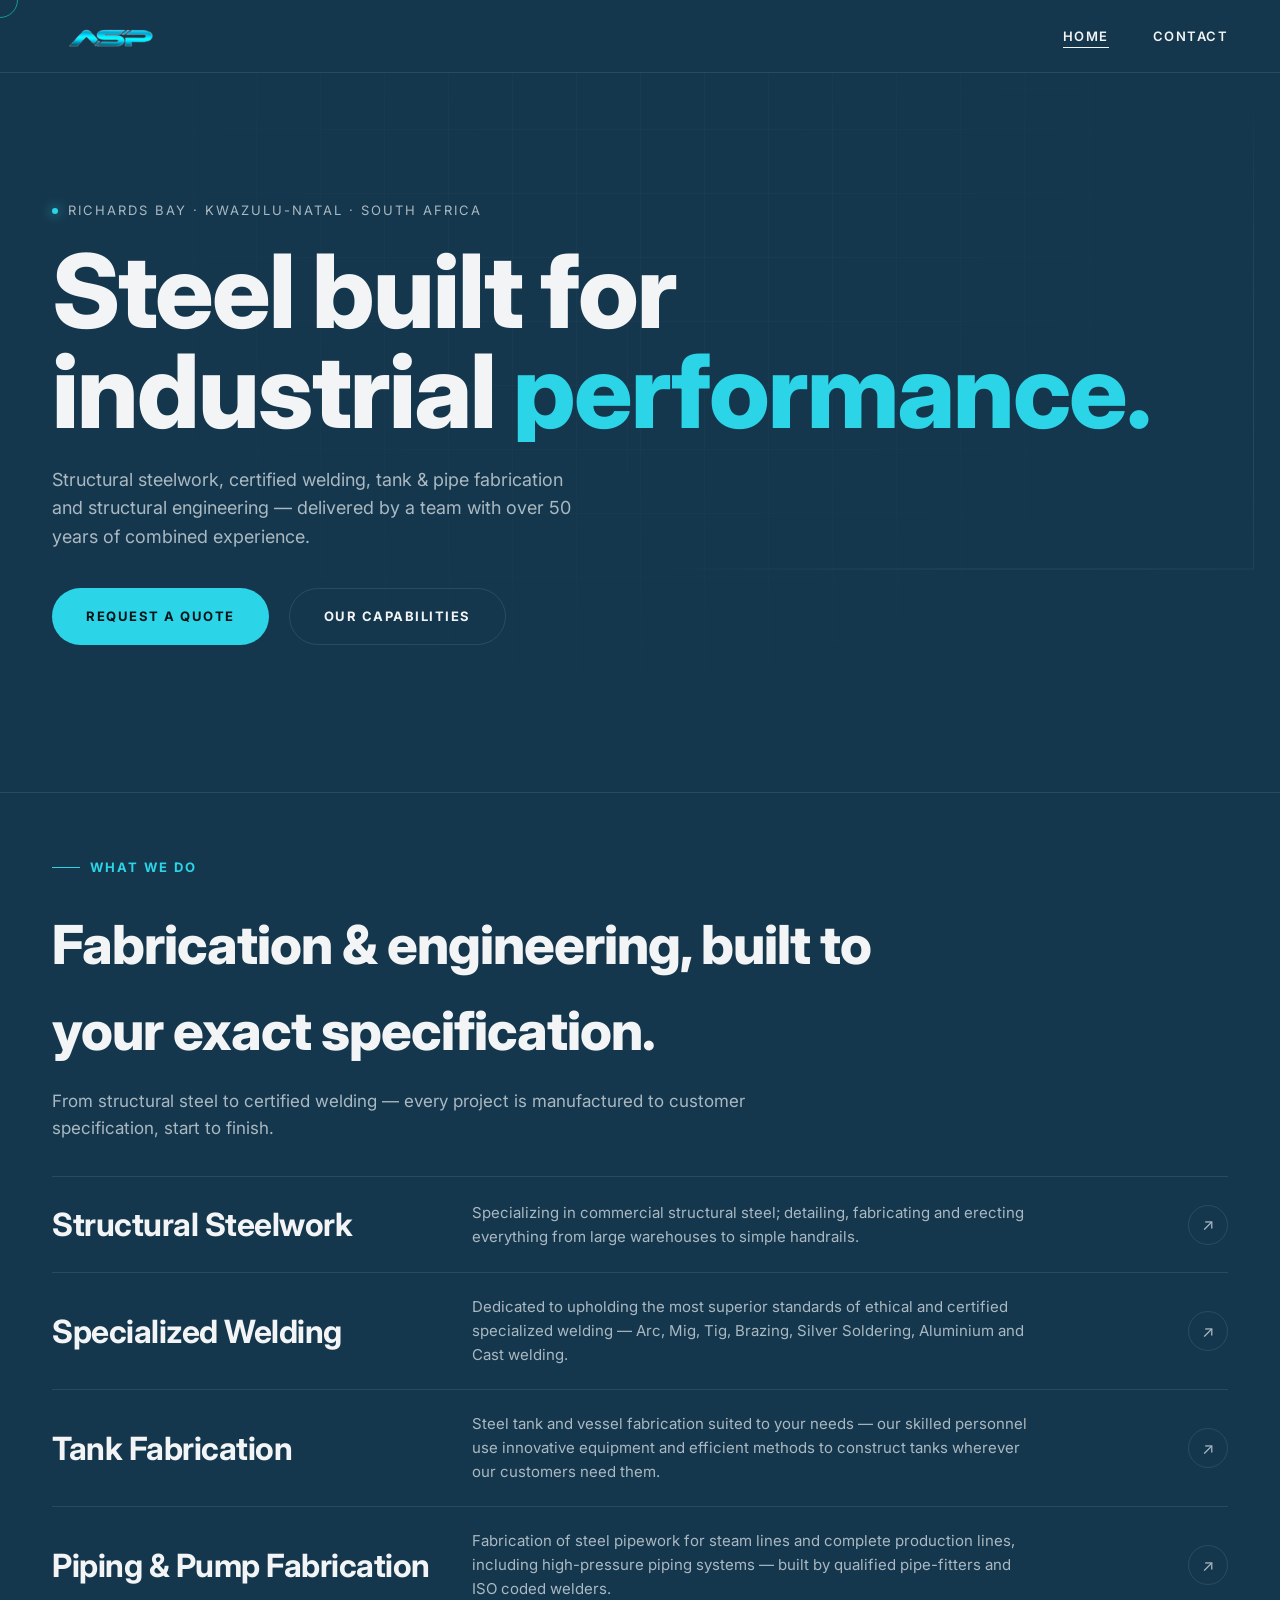
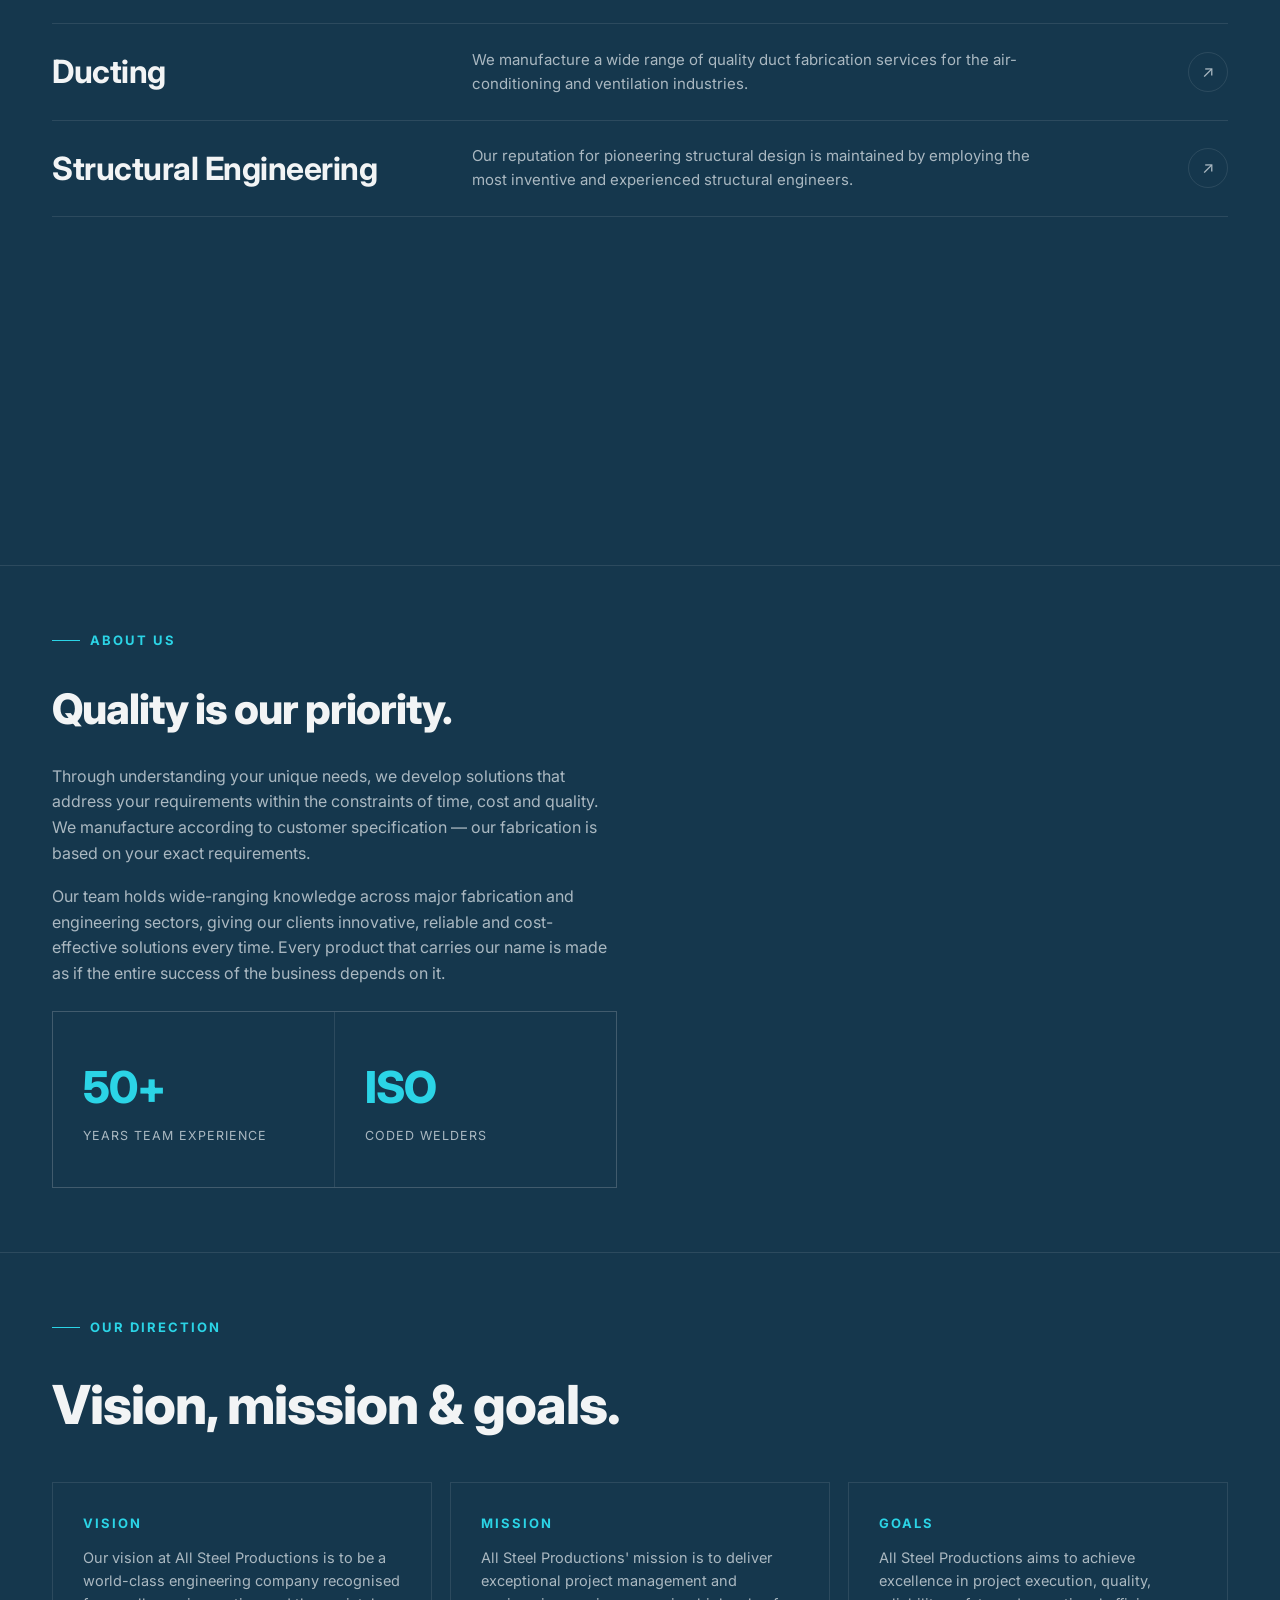
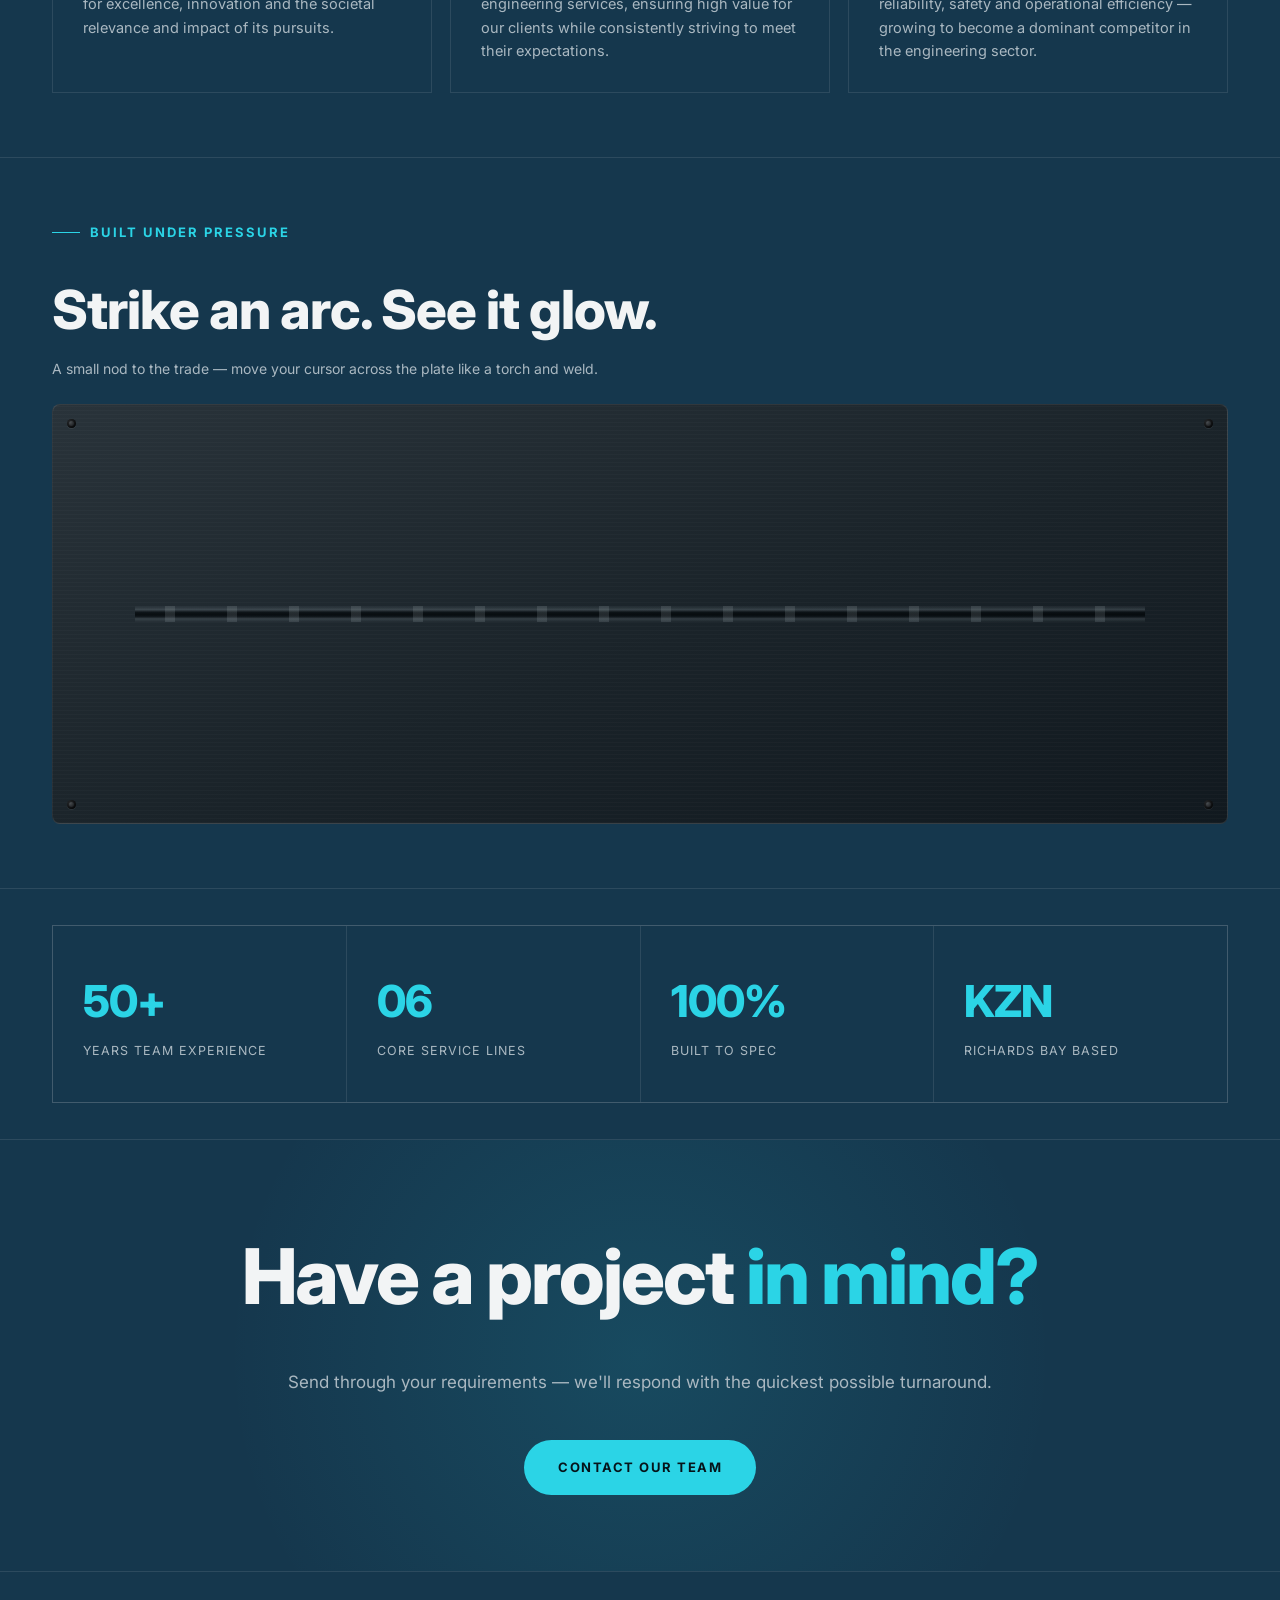
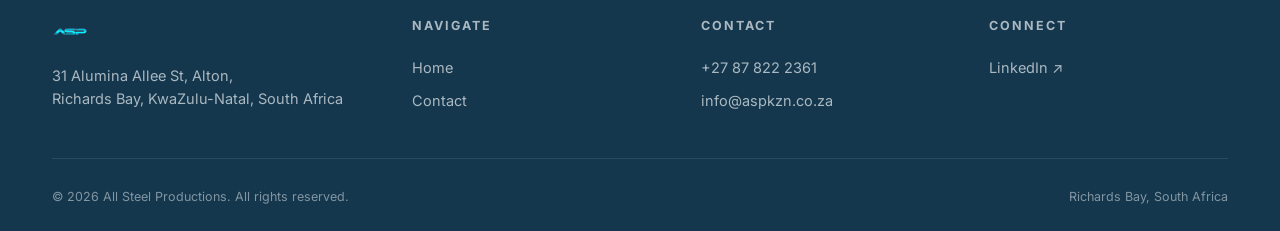
==== index.html @ 891bd8e6 "Full site update" ====
<!DOCTYPE html>
<html lang="en">
<head>
<meta charset="UTF-8">
<meta name="viewport" content="width=device-width, initial-scale=1.0">
<title>All Steel Productions | Structural Steel &amp; Fabrication — Richards Bay</title>
<meta name="description" content="All Steel Productions (ASP) — structural steelwork, certified welding, tank &amp; pipe fabrication and structural engineering, based in Richards Bay, South Africa.">
<link rel="icon" type="image/png" href="asp-logo1.png">
<link rel="stylesheet" href="assets/css/style.css">
</head>
<body>

<div class="cursor"></div>

<div class="preloader">
  <div class="mark">ASP</div>
  <div class="bar"><span></span></div>
  <div class="pct">0%</div>
</div>

<header>
  <div class="wrap">
    <a href="index.html" class="logo"><img src="asp-logo1.png" alt="All Steel Productions"></a>
    <nav class="main-nav">
      <ul>
        <li><a href="index.html">Home</a></li>
        <li><a href="contact.html">Contact</a></li>
      </ul>
    </nav>
    <div class="burger"><span></span><span></span><span></span></div>
  </div>
</header>

<section class="hero">
  <div class="hero-grid"></div>
  <img class="hero-art" src="https://upload.wikimedia.org/wikipedia/commons/thumb/a/aa/GMAW.welding.af.ncs.jpg/960px-GMAW.welding.af.ncs.jpg" alt="" aria-hidden="true" decoding="async">
  <div class="wrap">
    <div class="eyebrow"><span class="dot"></span> Richards Bay · KwaZulu-Natal · South Africa</div>
    <h1>
      <span class="line"><span>Steel built for</span></span>
      <span class="line"><span>industrial <em>performance.</em></span></span>
    </h1>
    <p class="sub">Structural steelwork, certified welding, tank &amp; pipe fabrication and structural engineering — delivered by a team with over 50 years of combined experience.</p>
    <div class="hero-ctas">
      <a href="contact.html" class="btn btn-primary">Request a Quote</a>
      <a href="#services" class="btn btn-outline">Our Capabilities</a>
    </div>
  </div>
</section>

<section id="services">
  <div class="wrap">
    <div class="section-head" data-reveal>
      <div class="services-intro">
        <div class="section-tag">What We Do</div>
        <h2>Fabrication &amp; engineering, built to your exact specification.</h2>
        <p>From structural steel to certified welding — every project is manufactured to customer specification, start to finish.</p>
      </div>
    </div>

    <div data-reveal>
      <div class="service-row">
        <h3>Structural Steelwork</h3>
        <p>Specializing in commercial structural steel; detailing, fabricating and erecting everything from large warehouses to simple handrails.</p>
        <a href="contact.html" class="arrow">↗</a>
      </div>
      <div class="service-row">
        <h3>Specialized Welding</h3>
        <p>Dedicated to upholding the most superior standards of ethical and certified specialized welding — Arc, Mig, Tig, Brazing, Silver Soldering, Aluminium and Cast welding.</p>
        <a href="contact.html" class="arrow">↗</a>
      </div>
      <div class="service-row">
        <h3>Tank Fabrication</h3>
        <p>Steel tank and vessel fabrication suited to your needs — our skilled personnel use innovative equipment and efficient methods to construct tanks wherever our customers need them.</p>
        <a href="contact.html" class="arrow">↗</a>
      </div>
      <div class="service-row">
        <h3>Piping &amp; Pump Fabrication</h3>
        <p>Fabrication of steel pipework for steam lines and complete production lines, including high-pressure piping systems — built by qualified pipe-fitters and ISO coded welders.</p>
        <a href="contact.html" class="arrow">↗</a>
      </div>
      <div class="service-row">
        <h3>Ducting</h3>
        <p>We manufacture a wide range of quality duct fabrication services for the air-conditioning and ventilation industries.</p>
        <a href="contact.html" class="arrow">↗</a>
      </div>
      <div class="service-row">
        <h3>Structural Engineering</h3>
        <p>Our reputation for pioneering structural design is maintained by employing the most inventive and experienced structural engineers.</p>
        <a href="contact.html" class="arrow">↗</a>
      </div>
    </div>

    <div class="gallery" style="margin-top:44px;">
      <div class="photo" data-parallax>
        <img src="https://upload.wikimedia.org/wikipedia/commons/thumb/3/38/Alshaheen_steel_%26_welding_llc_steel_work_image.jpg/1280px-Alshaheen_steel_%26_welding_llc_steel_work_image.jpg" alt="Structural steel fabrication workshop" loading="lazy" crossorigin="anonymous">
        <span class="cap">Structural Fabrication</span>
      </div>
      <div class="photo" data-parallax>
        <img src="https://upload.wikimedia.org/wikipedia/commons/thumb/7/72/Alshaheen_steel_%26_welding_llc_steel_work_image3.jpg/960px-Alshaheen_steel_%26_welding_llc_steel_work_image3.jpg" alt="Precision steel fabrication" loading="lazy" crossorigin="anonymous">
        <span class="cap">Precision Fabrication</span>
      </div>
      <div class="photo" data-parallax>
        <img src="https://upload.wikimedia.org/wikipedia/commons/thumb/e/ed/Alshaheen_steel_%26_welding_llc_steel_work_image5.jpg/960px-Alshaheen_steel_%26_welding_llc_steel_work_image5.jpg" alt="Tank and piping fabrication" loading="lazy" crossorigin="anonymous">
        <span class="cap">Tank &amp; Piping Work</span>
      </div>
      <div class="photo" data-parallax>
        <img src="https://upload.wikimedia.org/wikipedia/commons/thumb/a/a6/Steel_frame_building_under_construction_in_Taiwan.jpg/960px-Steel_frame_building_under_construction_in_Taiwan.jpg" alt="Steel structure erection" loading="lazy" crossorigin="anonymous">
        <span class="cap">Structural Erection</span>
      </div>
    </div>
  </div>
</section>

<section>
  <div class="wrap">
    <div class="about-grid">
      <div data-reveal>
        <div class="section-tag">About Us</div>
        <h2 style="font-size:clamp(28px,3.4vw,42px);font-weight:800;letter-spacing:-1px;margin-bottom:22px;">Quality is our priority.</h2>
        <p>Through understanding your unique needs, we develop solutions that address your requirements within the constraints of time, cost and quality. We manufacture according to customer specification — our fabrication is based on your exact requirements.</p>
        <p>Our team holds wide-ranging knowledge across major fabrication and engineering sectors, giving our clients innovative, reliable and cost-effective solutions every time. Every product that carries our name is made as if the entire success of the business depends on it.</p>
        <div class="stats" style="grid-template-columns:repeat(2,1fr);margin-top:24px;">
          <div class="stat"><strong>50+</strong><span>Years Team Experience</span></div>
          <div class="stat"><strong>ISO</strong><span>Coded Welders</span></div>
        </div>
      </div>
      <div class="photo" data-parallax style="height:100%;min-height:380px;">
        <img src="https://upload.wikimedia.org/wikipedia/commons/thumb/d/db/Alshaheen_steel_%26_welding_llc_steel_work_image2.jpg/1280px-Alshaheen_steel_%26_welding_llc_steel_work_image2.jpg" alt="Steel fabrication workshop floor" loading="lazy" crossorigin="anonymous">
        <span class="cap">Inside The Workshop</span>
      </div>
    </div>
  </div>
</section>

<section>
  <div class="wrap">
    <div class="section-head" data-reveal>
      <div>
        <div class="section-tag">Our Direction</div>
        <h2>Vision, mission &amp; goals.</h2>
      </div>
    </div>
    <div class="vmg" style="grid-template-columns:repeat(3,1fr);display:grid;" data-reveal>
      <div class="card"><h4>Vision</h4><p>Our vision at All Steel Productions is to be a world-class engineering company recognised for excellence, innovation and the societal relevance and impact of its pursuits.</p></div>
      <div class="card"><h4>Mission</h4><p>All Steel Productions' mission is to deliver exceptional project management and engineering services, ensuring high value for our clients while consistently striving to meet their expectations.</p></div>
      <div class="card"><h4>Goals</h4><p>All Steel Productions aims to achieve excellence in project execution, quality, reliability, safety and operational efficiency — growing to become a dominant competitor in the engineering sector.</p></div>
    </div>
  </div>
</section>

<section>
  <div class="wrap">
    <div class="section-head welding-section-head" data-reveal>
      <div class="welding-intro">
        <div class="section-tag">Built Under Pressure</div>
        <h2>Strike an arc. See it glow.</h2>
        <p>A small nod to the trade — move your cursor across the plate like a torch and weld.</p>
      </div>
    </div>
    <div class="toy-wrap" data-reveal>
      <span class="rivet tl"></span><span class="rivet tr"></span><span class="rivet bl"></span><span class="rivet br"></span>
      <canvas></canvas>
    </div>
  </div>
</section>

<section class="stats-band">
  <div class="wrap">
    <div class="stats" data-reveal>
      <div class="stat"><strong>50+</strong><span>Years Team Experience</span></div>
      <div class="stat"><strong>06</strong><span>Core Service Lines</span></div>
      <div class="stat"><strong>100%</strong><span>Built To Spec</span></div>
      <div class="stat"><strong>KZN</strong><span>Richards Bay Based</span></div>
    </div>
  </div>
</section>

<section class="cta">
  <div class="wrap">
    <div data-reveal>
      <h2>Have a project <em>in mind?</em></h2>
      <p>Send through your requirements — we'll respond with the quickest possible turnaround.</p>
      <a href="contact.html" class="btn btn-primary">Contact Our Team</a>
    </div>
  </div>
</section>

<footer>
  <div class="wrap">
    <div class="footer-top">
      <div class="logo">
        <img src="asp-logo1.png" alt="All Steel Productions">
        <p>31 Alumina Allee St, Alton,<br>Richards Bay, KwaZulu-Natal, South Africa</p>
      </div>
      <div>
        <h5>Navigate</h5>
        <ul>
          <li><a href="index.html">Home</a></li>
          <li><a href="contact.html">Contact</a></li>
        </ul>
      </div>
      <div>
        <h5>Contact</h5>
        <ul>
          <li><a href="tel:+27878222361">+27 87 822 2361</a></li>
          <li><a href="mailto:info@aspkzn.co.za">info@aspkzn.co.za</a></li>
        </ul>
      </div>
      <div>
        <h5>Connect</h5>
        <ul>
          <li><a href="https://www.linkedin.com/" target="_blank" rel="noopener">LinkedIn ↗</a></li>
        </ul>
      </div>
    </div>
    <div class="footer-bottom">
      <span>© 2026 All Steel Productions. All rights reserved.</span>
      <span>Richards Bay, South Africa</span>
    </div>
  </div>
</footer>

<script src="assets/js/main.js"></script>
</body>
</html>
---- assets/css/style.css ----
/* ============================================
   ASP — All Steel Productions
   Lusion-inspired minimal cinematic design system
   ============================================ */

@import url('https://fonts.googleapis.com/css2?family=Inter:wght@400;500;600;700;800&display=swap');

:root{
  --bg: #15374d;
  --bg-soft: #1d465d;
  --ink: #f2f4f5;
  --grey: #aab8c1;
  --grey-dim: #8195a2;
  --teal: #2bd4e6;
  --teal-dim: #167e8c;
  --line: rgba(242,244,245,0.1);
  --ease: cubic-bezier(.16,.84,.44,1);
}

*{box-sizing:border-box;margin:0;padding:0;}
html{scroll-behavior:smooth;}
html,body{background:var(--bg);color:var(--ink);}
body{
  font-family:'Inter',Arial,sans-serif;
  line-height:1.6;
  overflow-x:hidden;
  cursor:none;
}
a{color:inherit;text-decoration:none;}
ul{list-style:none;}
img{max-width:100%;display:block;}
::selection{background:var(--teal);color:#06141a;}

.wrap{max-width:1240px;margin:0 auto;padding:0 32px;}

/* ---------- custom cursor ---------- */
.cursor{
  position:fixed;top:0;left:0;width:36px;height:36px;border-radius:50%;
  border:1.5px solid var(--teal);pointer-events:none;z-index:9999;
  transform:translate(-50%,-50%);transition:width .25s var(--ease),height .25s var(--ease),background .25s;
  mix-blend-mode:difference;
}
.cursor.hover{width:72px;height:72px;background:rgba(43,212,230,0.15);}
@media (hover:none), (pointer:coarse){
  .cursor{display:none;}
  body{cursor:auto;}
}

/* ---------- preloader ---------- */
.preloader{
  position:fixed;inset:0;background:var(--bg);z-index:10000;
  display:flex;flex-direction:column;align-items:center;justify-content:center;gap:22px;
  transition:opacity .7s var(--ease), visibility .7s var(--ease);
}
.preloader.done{opacity:0;visibility:hidden;}
.preloader .mark{font-size:15px;letter-spacing:6px;color:var(--grey);text-transform:uppercase;}
.preloader .bar{width:220px;height:1px;background:var(--line);position:relative;overflow:hidden;}
.preloader .bar span{position:absolute;left:0;top:0;bottom:0;width:0%;background:var(--teal);transition:width .2s linear;}
.preloader .pct{font-size:12px;color:var(--teal);letter-spacing:2px;}

/* ---------- header / nav ---------- */
header{
  position:fixed;top:0;left:0;right:0;z-index:100;
  padding:14px 0;background:var(--bg);border-bottom:1px solid var(--line);
}
header .wrap{display:flex;align-items:center;justify-content:space-between;}
header .logo{display:block;width:104px;height:44px;flex:none;}
header .logo img{height:44px;width:auto;margin-left:14px;transform:scale(1.7);transform-origin:left center;}
nav.main-nav ul{display:flex;gap:44px;}
nav.main-nav a{
  font-size:13px;letter-spacing:1.5px;text-transform:uppercase;font-weight:600;
  position:relative;padding-bottom:4px;
}
nav.main-nav a::after{
  content:"";position:absolute;left:0;bottom:0;width:0;height:1px;background:var(--ink);
  transition:width .35s var(--ease);
}
nav.main-nav a:hover::after, nav.main-nav a.active::after{width:100%;}

.burger{display:none;flex-direction:column;gap:5px;cursor:pointer;z-index:110;}
.burger span{width:26px;height:1.5px;background:var(--ink);display:block;}

/* ---------- reveal animation ---------- */
[data-reveal]{opacity:0;transform:translateY(36px);transition:opacity .9s var(--ease), transform .9s var(--ease);}
[data-reveal].in{opacity:1;transform:translateY(0);}
[data-reveal="fade"]{transform:none;}

/* ---------- reveal animation: image fade + scale (driven every frame by scroll position in JS) ---------- */
[data-parallax]{position:relative;opacity:0;will-change:transform, opacity;}

/* ---------- hero ---------- */
.hero{
  min-height:88vh;min-height:88svh;display:flex;flex-direction:column;justify-content:center;position:relative;
  padding:82px 0 30px;
}
.hero-grid{
  position:absolute;inset:0;z-index:0;opacity:.5;
  background-image:linear-gradient(rgba(242,244,245,0.04) 1px, transparent 1px),
                    linear-gradient(90deg, rgba(242,244,245,0.04) 1px, transparent 1px);
  background-size:64px 64px;
  -webkit-mask-image:radial-gradient(ellipse at 50% 30%, black 20%, transparent 70%);
          mask-image:radial-gradient(ellipse at 50% 30%, black 20%, transparent 70%);
}
.hero-art{
  position:absolute;z-index:0;top:50%;right:2%;width:min(49vw,680px);height:78%;
  object-fit:cover;object-position:center;transform:translateY(-50%);
  opacity:.2;filter:grayscale(1) brightness(.78) contrast(1.12);
  -webkit-mask-image:radial-gradient(ellipse at 66% 50%, #000 12%, rgba(0,0,0,.82) 38%, transparent 78%);
          mask-image:radial-gradient(ellipse at 66% 50%, #000 12%, rgba(0,0,0,.82) 38%, transparent 78%);
  pointer-events:none;
}
.hero .wrap{position:relative;z-index:1;width:100%;}
.hero .eyebrow{
  display:flex;align-items:center;gap:10px;color:var(--grey);font-size:13px;letter-spacing:2px;
  text-transform:uppercase;margin-bottom:20px;
}
.hero .eyebrow .dot{width:6px;height:6px;border-radius:50%;background:var(--teal);box-shadow:0 0 12px var(--teal);}
.hero h1{
  font-size:clamp(46px, 8vw, 118px);font-weight:800;line-height:0.98;letter-spacing:-2px;
  max-width:1100px;
}
.hero h1 .line{display:block;overflow:hidden;}
.hero h1 .line span{display:inline-block;transform:translateY(110%);transition:transform 1s var(--ease);}
.hero.loaded h1 .line span{transform:translateY(0);}
.hero h1 em{font-style:normal;color:var(--teal);}
.hero p.sub{max-width:520px;color:var(--grey);font-size:18px;margin-top:24px;}
.hero-ctas{display:flex;gap:20px;margin-top:36px;flex-wrap:wrap;}

/* ---------- buttons ---------- */
.btn{
  position:relative;display:inline-flex;align-items:center;gap:10px;
  padding:17px 34px;font-size:13px;font-weight:700;letter-spacing:1.5px;text-transform:uppercase;
  border-radius:100px;overflow:hidden;isolation:isolate;
}
.btn-primary{background:var(--teal);color:#06141a;}
.btn-primary:hover{background:#4fe3f2;}
.btn-outline{border:1px solid var(--line);color:var(--ink);}
.btn-outline:hover{border-color:var(--teal);color:var(--teal);}

/* ---------- section basics ---------- */
section{position:relative;padding:64px 0;border-top:1px solid var(--line);}
.section-tag{display:flex;align-items:center;gap:10px;color:var(--teal);font-size:13px;letter-spacing:2px;text-transform:uppercase;font-weight:700;margin-bottom:24px;}
.section-tag::before{content:"";width:28px;height:1px;background:var(--teal);}
.section-head{display:flex;justify-content:space-between;align-items:flex-end;gap:40px;margin-bottom:34px;flex-wrap:wrap;}
.services-intro{width:100%;max-width:920px;}
.section-head h2{font-size:clamp(32px,4.2vw,56px);font-weight:800;letter-spacing:-1px;max-width:640px;}
.section-head p{color:var(--grey);max-width:380px;font-size:16px;}
.services-intro h2{max-width:900px;}
.services-intro p{max-width:760px;margin-top:14px;font-size:17px;}
.welding-section-head{display:block;margin-bottom:24px;}
.welding-intro{width:100%;max-width:none;}
.welding-intro h2{max-width:none;}
.welding-intro p{max-width:none;margin-top:5px;font-size:14px;}

/* ---------- stats ---------- */
.stats{display:grid;grid-template-columns:repeat(4,1fr);gap:1px;background:var(--line);border:1px solid var(--line);}
.stats-band{padding:36px 0;border-top:1px solid var(--line);}
.stat{background:var(--bg);padding:40px 30px;text-align:left;}
.stat strong{display:block;font-size:44px;font-weight:800;color:var(--teal);letter-spacing:-1px;}
.stat span{font-size:12.5px;color:var(--grey);letter-spacing:1px;text-transform:uppercase;}

/* ---------- services list (editorial rows) ---------- */
.service-row{
  display:grid;grid-template-columns:minmax(220px,.8fr) minmax(0,1.4fr) 40px;gap:24px;align-items:center;
  padding:22px 0;border-top:1px solid var(--line);transition:.35s;
}
.service-row:last-child{border-bottom:1px solid var(--line);}
.service-row:hover{background:rgba(255,255,255,0.02);}
.service-row h3{font-size:clamp(22px,2.6vw,32px);font-weight:700;letter-spacing:-.5px;}
.service-row p{color:var(--grey);font-size:15px;max-width:560px;}
.service-row .arrow{justify-self:end;width:40px;height:40px;border-radius:50%;border:1px solid var(--line);display:flex;align-items:center;justify-content:center;transition:.3s;color:var(--grey);}
.service-row:hover .arrow{border-color:var(--teal);color:var(--teal);transform:rotate(45deg);}

/* ---------- cards ---------- */
.cards{display:grid;grid-template-columns:repeat(3,1fr);gap:1px;background:var(--line);border:1px solid var(--line);}
.card{background:var(--bg);padding:44px 34px;transition:.3s;}
.card:hover{background:var(--bg-soft);}
.card .card-num{color:var(--teal);font-size:13px;font-weight:700;letter-spacing:2px;margin-bottom:22px;display:block;}
.card h4{font-size:19px;font-weight:700;margin-bottom:12px;}
.card p{color:var(--grey);font-size:14.5px;}

/* ---------- CTA band ---------- */
.cta{
  text-align:center;padding:76px 0;position:relative;overflow:hidden;
}
.cta::before{
  content:"";position:absolute;left:50%;top:50%;width:900px;height:900px;
  background:radial-gradient(circle, rgba(43,212,230,0.12), transparent 65%);
  transform:translate(-50%,-50%);
}
.cta h2{font-size:clamp(34px,6vw,84px);font-weight:800;letter-spacing:-2px;max-width:900px;margin:0 auto 30px;position:relative;}
.cta h2 em{font-style:normal;color:var(--teal);}
.cta p{color:var(--grey);margin-bottom:44px;position:relative;font-size:17px;}
.cta .btn{position:relative;}

/* ---------- footer ---------- */
footer{padding:44px 0 24px;border-top:1px solid var(--line);}
.footer-top{display:grid;grid-template-columns:1.3fr 1fr 1fr 1fr;gap:50px;margin-bottom:36px;}
.footer-top h5{font-size:12.5px;letter-spacing:2px;text-transform:uppercase;color:var(--grey);margin-bottom:20px;}
.footer-top p, .footer-top li{color:var(--grey);font-size:14.5px;margin-bottom:10px;}
.footer-top a:hover{color:var(--teal);}
.footer-top .logo img{height:30px;margin-bottom:18px;}
.footer-bottom{display:flex;justify-content:space-between;align-items:center;padding-top:28px;border-top:1px solid var(--line);color:var(--grey-dim);font-size:12.5px;flex-wrap:wrap;gap:12px;}

/* ---------- page hero (inner pages) ---------- */
.page-hero{padding:110px 0 40px;}
.page-hero .eyebrow{display:flex;align-items:center;gap:10px;color:var(--grey);font-size:13px;letter-spacing:2px;text-transform:uppercase;margin-bottom:24px;}
.page-hero .eyebrow .dot{width:6px;height:6px;border-radius:50%;background:var(--teal);}
.page-hero h1{font-size:clamp(38px,6vw,72px);font-weight:800;letter-spacing:-1.5px;max-width:900px;}
.page-hero p{color:var(--grey);max-width:560px;margin-top:24px;font-size:17px;}

/* ---------- about page specifics ---------- */
.about-grid{display:grid;grid-template-columns:1fr 1fr;gap:46px;align-items:start;}
.about-grid p{color:var(--grey);margin-bottom:18px;font-size:16px;}
.vmg{display:grid;gap:18px;}
.vmg .card{border:1px solid var(--line);padding:30px;background:var(--bg);}
.vmg h4{font-size:13px;letter-spacing:2px;color:var(--teal);text-transform:uppercase;margin-bottom:12px;}
.vmg p{color:var(--grey);font-size:14.5px;margin:0;}

/* ---------- contact page ---------- */
.contact-grid{display:grid;grid-template-columns:1fr 1fr;gap:36px;}
.contact-card{border:1px solid var(--line);padding:38px;transition:.3s;}
.contact-card:hover{border-color:var(--teal);}
.contact-card h5{font-size:12.5px;letter-spacing:2px;text-transform:uppercase;color:var(--grey);margin-bottom:14px;}
.contact-card .big{font-size:26px;font-weight:700;}
.contact-card .big:hover{color:var(--teal);}
.contact-list{display:grid;gap:22px;}
.map-link{display:inline-flex;align-items:center;gap:10px;margin-top:20px;color:var(--teal);font-size:13px;letter-spacing:1px;text-transform:uppercase;font-weight:700;}

/* ---------- interactive welding plate toy ---------- */
.toy-wrap{
  position:relative;height:420px;border:1px solid var(--line);border-radius:8px;overflow:hidden;touch-action:none;
  background:
    repeating-linear-gradient(0deg, rgba(255,255,255,0.018) 0 1px, transparent 1px 4px),
    linear-gradient(160deg, #29333a, #1a2329 55%, #11191f);
}
.toy-wrap::before{
  content:"";position:absolute;left:7%;right:7%;top:50%;height:16px;transform:translateY(-50%);z-index:1;pointer-events:none;
  background:
    repeating-linear-gradient(90deg, transparent 0 30px, rgba(207,221,226,0.16) 30px 40px, transparent 40px 62px),
    linear-gradient(180deg, rgba(224,235,239,0.02), rgba(197,212,219,0.2) 22%, rgba(5,10,13,0.78) 39%, rgba(2,6,8,0.96) 52%, rgba(5,10,13,0.84) 64%, rgba(197,212,219,0.16) 81%, rgba(224,235,239,0.02));
  opacity:.82;
}
.toy-wrap canvas{position:relative;z-index:2;display:block;width:100%;height:100%;}
.toy-wrap .rivet{position:absolute;width:9px;height:9px;border-radius:50%;
  background:radial-gradient(circle at 35% 35%, #4a4e52, #0c0e10 75%);
  box-shadow:0 0 0 2px rgba(0,0,0,0.45) inset, 0 1px 1px rgba(255,255,255,0.08);z-index:3;}
.toy-wrap .rivet.tl{top:14px;left:14px;} .toy-wrap .rivet.tr{top:14px;right:14px;}
.toy-wrap .rivet.bl{bottom:14px;left:14px;} .toy-wrap .rivet.br{bottom:14px;right:14px;}
@media (max-width:1000px){ .toy-wrap{height:320px;} }

/* ---------- photo treatment (duotone, brand-tinted) ---------- */
.photo{position:relative;overflow:hidden;border-radius:14px;isolation:isolate;background:var(--bg-soft);}
.photo img{width:100%;height:100%;object-fit:cover;display:block;filter:grayscale(.55) contrast(1.15) brightness(.78);transition:filter .5s var(--ease), transform .6s var(--ease);}
.photo::after{content:"";position:absolute;inset:0;background:linear-gradient(160deg, rgba(43,212,230,0.3), rgba(21,55,77,0.4));mix-blend-mode:color;pointer-events:none;}
.photo:hover img{filter:grayscale(.25) contrast(1.15) brightness(.88);transform:scale(1.045);}
.photo .cap{position:absolute;left:18px;bottom:16px;z-index:2;font-size:12.5px;letter-spacing:1.5px;text-transform:uppercase;color:#fff;display:flex;align-items:center;gap:8px;}
.photo .cap::before{content:"";width:6px;height:6px;border-radius:50%;background:var(--teal);flex:none;}

.gallery{display:grid;grid-template-columns:repeat(4,1fr);gap:16px;}
.gallery .photo{height:240px;}
.gallery-2{display:grid;grid-template-columns:1fr 1fr;gap:18px;}
.gallery-2 .photo{height:300px;}
.photo.tall{height:100%;min-height:420px;}

@media (max-width:1000px){
  .hero-art{right:-8%;width:68vw;height:72%;opacity:.14;}
  nav.main-nav{position:fixed;top:0;right:0;height:100vh;width:min(80vw,380px);background:var(--bg-soft);
    display:flex;align-items:center;justify-content:center;transform:translateX(100%);transition:transform .5s var(--ease);z-index:105;border-left:1px solid var(--line);}
  nav.main-nav.open{transform:translateX(0);}
  nav.main-nav ul{flex-direction:column;align-items:center;gap:30px;}
  nav.main-nav a{font-size:16px;}
  .burger{display:flex;}
  .stats{grid-template-columns:repeat(2,1fr);}
  .stats-band{padding:28px 0;}
  .cards{grid-template-columns:1fr;}
  .service-row{grid-template-columns:1fr;gap:8px;padding:18px 0;}
  .service-row .arrow{display:none;}
  .about-grid, .contact-grid{grid-template-columns:1fr;}
  .footer-top{grid-template-columns:1fr 1fr;gap:32px;}
  .gallery{grid-template-columns:repeat(2,1fr);}
  .gallery-2{grid-template-columns:1fr;}
  .gallery .photo{height:220px;}
  .photo.tall{min-height:280px;}
}
@media (max-width:560px){
  .hero-art{right:0;width:100%;height:68%;opacity:.09;}
  .gallery{grid-template-columns:1fr;}
}
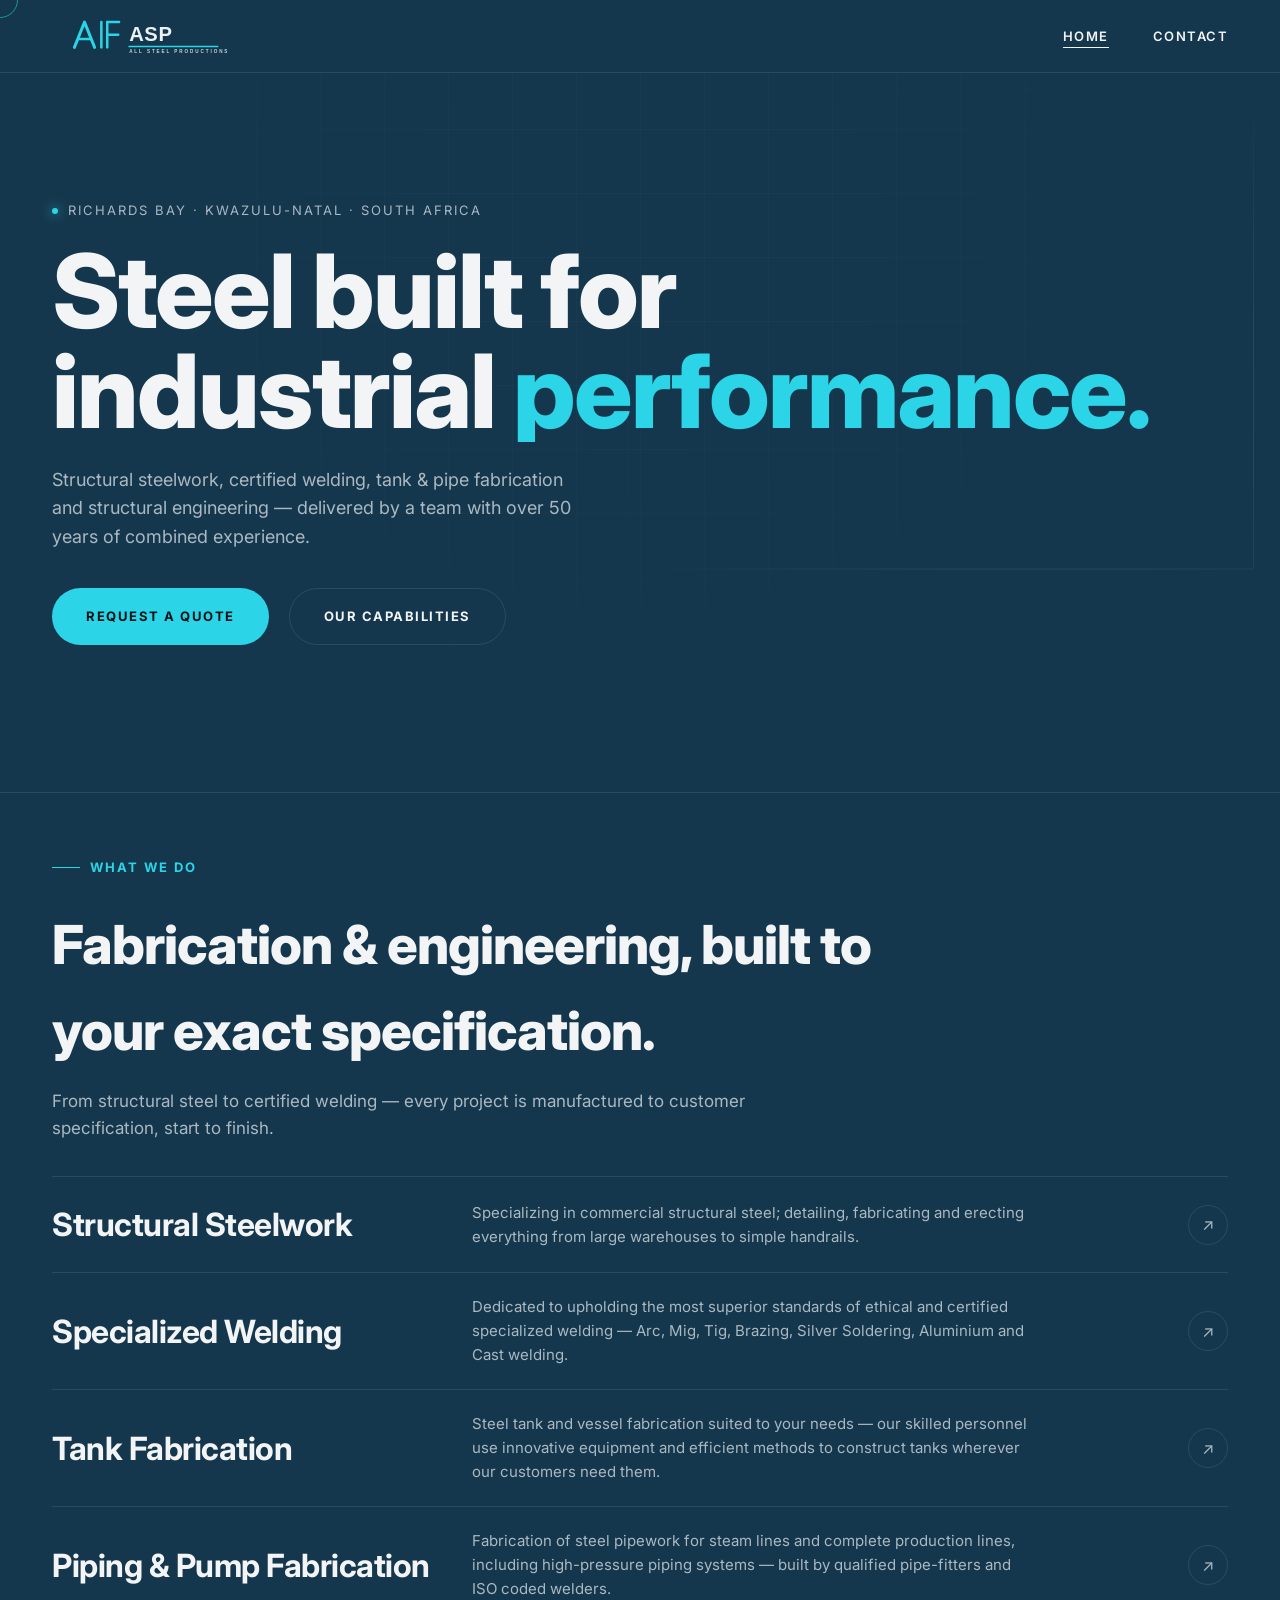
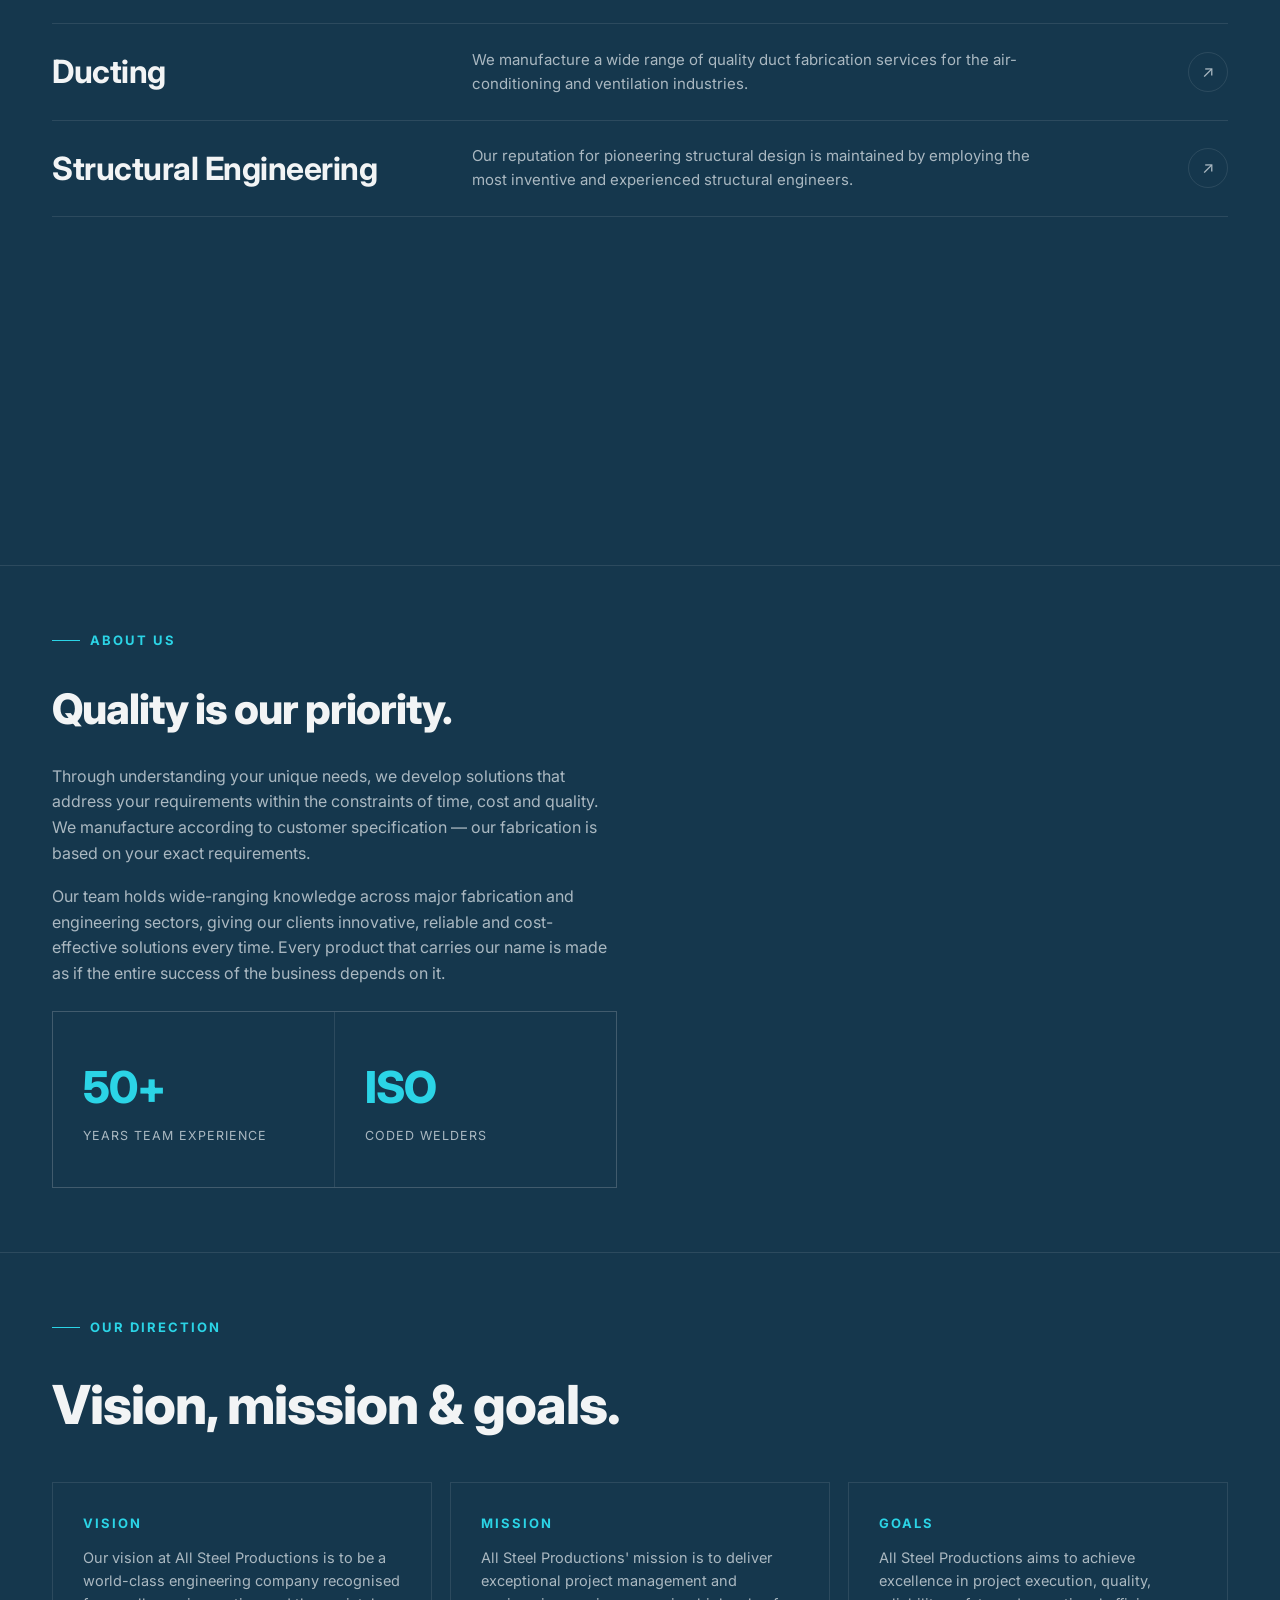
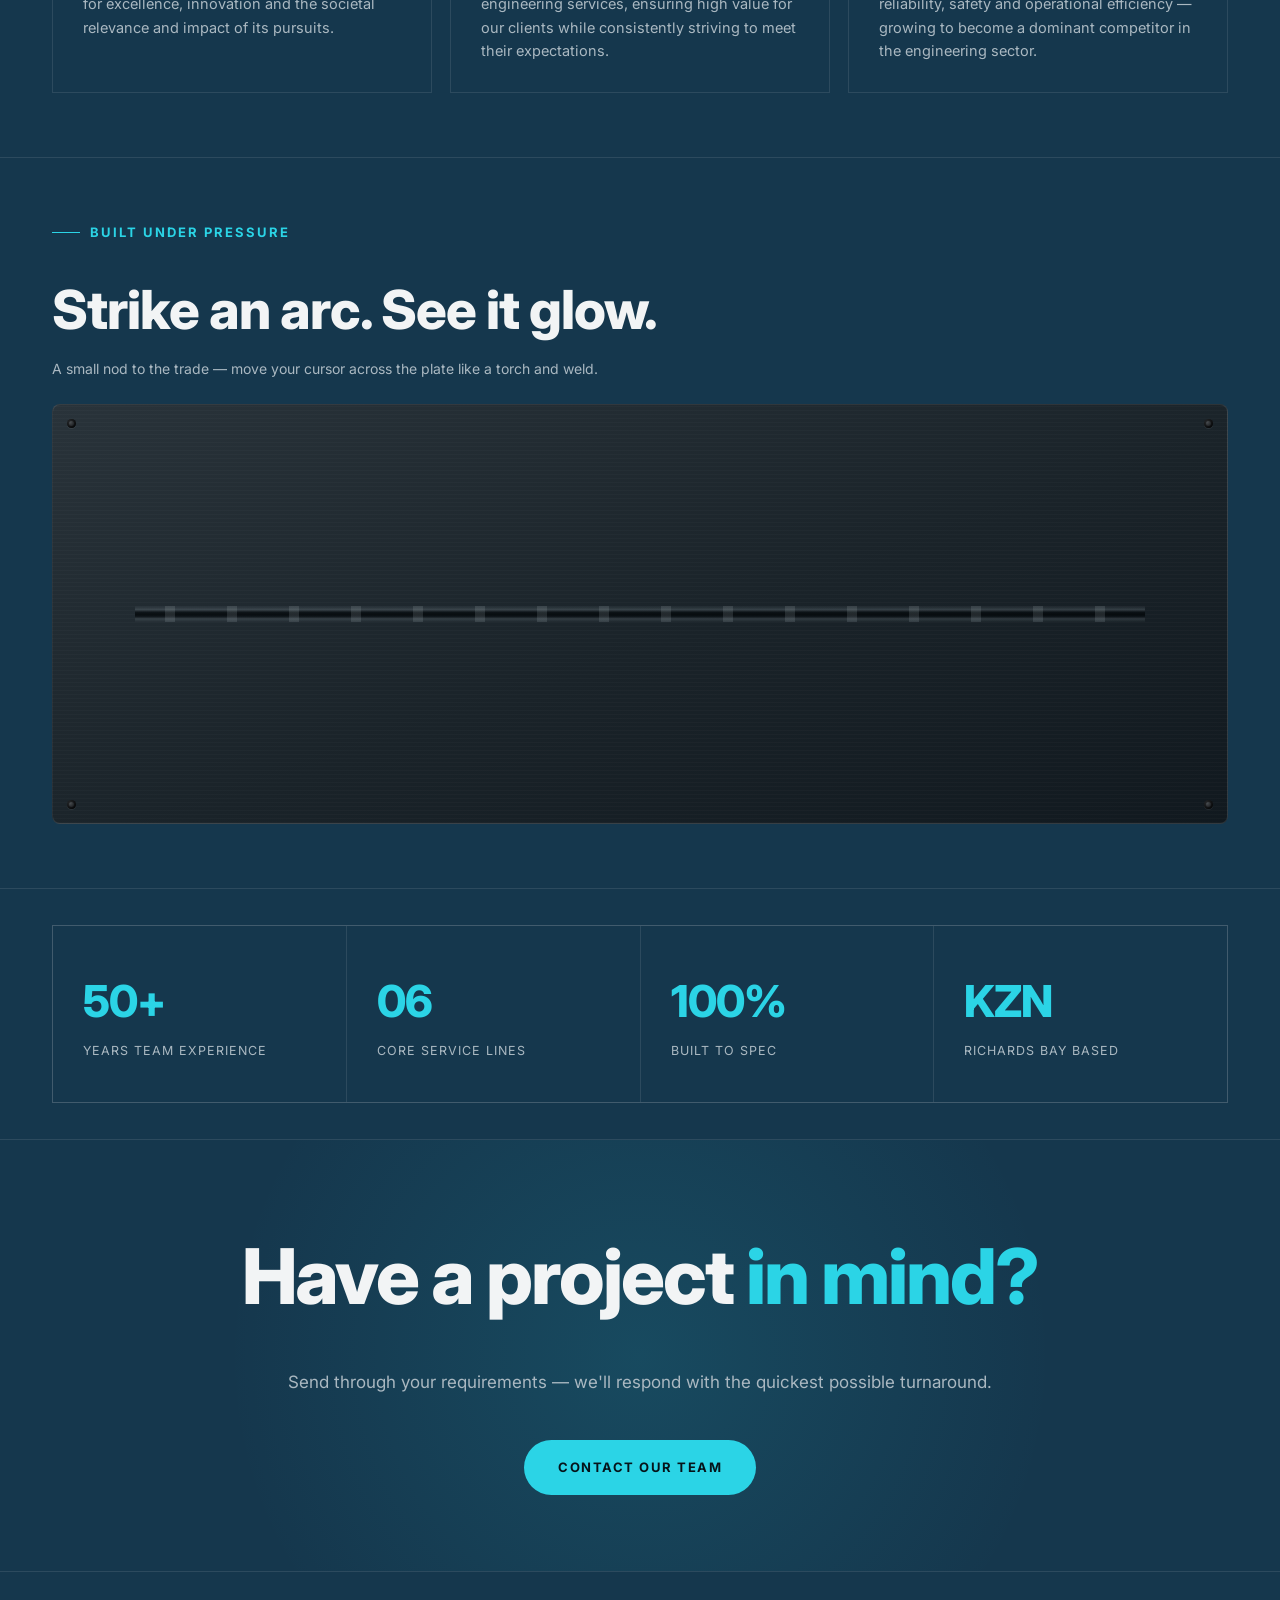
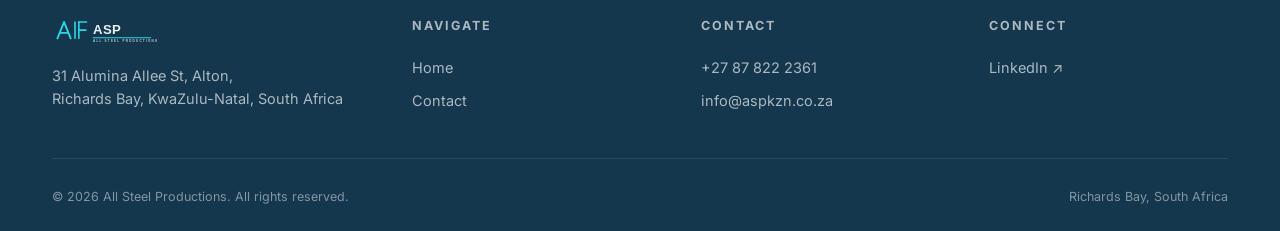
==== commit 7d6490ab: "Added readme.md and logo" ====
--- a/index.html
+++ b/index.html
@@ -5,7 +5,7 @@
 <meta name="viewport" content="width=device-width, initial-scale=1.0">
 <title>All Steel Productions | Structural Steel &amp; Fabrication — Richards Bay</title>
 <meta name="description" content="All Steel Productions (ASP) — structural steelwork, certified welding, tank &amp; pipe fabrication and structural engineering, based in Richards Bay, South Africa.">
-<link rel="icon" type="image/png" href="asp-logo1.png">
+<link rel="icon" type="image/svg+xml" href="assets/img/logo-asp.svg">
 <link rel="stylesheet" href="assets/css/style.css">
 </head>
 <body>
@@ -20,7 +20,7 @@
 
 <header>
   <div class="wrap">
-    <a href="index.html" class="logo"><img src="asp-logo1.png" alt="All Steel Productions"></a>
+    <a href="index.html" class="logo"><img src="assets/img/logo-asp.svg" alt="All Steel Productions"></a>
     <nav class="main-nav">
       <ul>
         <li><a href="index.html">Home</a></li>
@@ -190,7 +190,7 @@
   <div class="wrap">
     <div class="footer-top">
       <div class="logo">
-        <img src="asp-logo1.png" alt="All Steel Productions">
+        <img src="assets/img/logo-asp.svg" alt="All Steel Productions">
         <p>31 Alumina Allee St, Alton,<br>Richards Bay, KwaZulu-Natal, South Africa</p>
       </div>
       <div>
